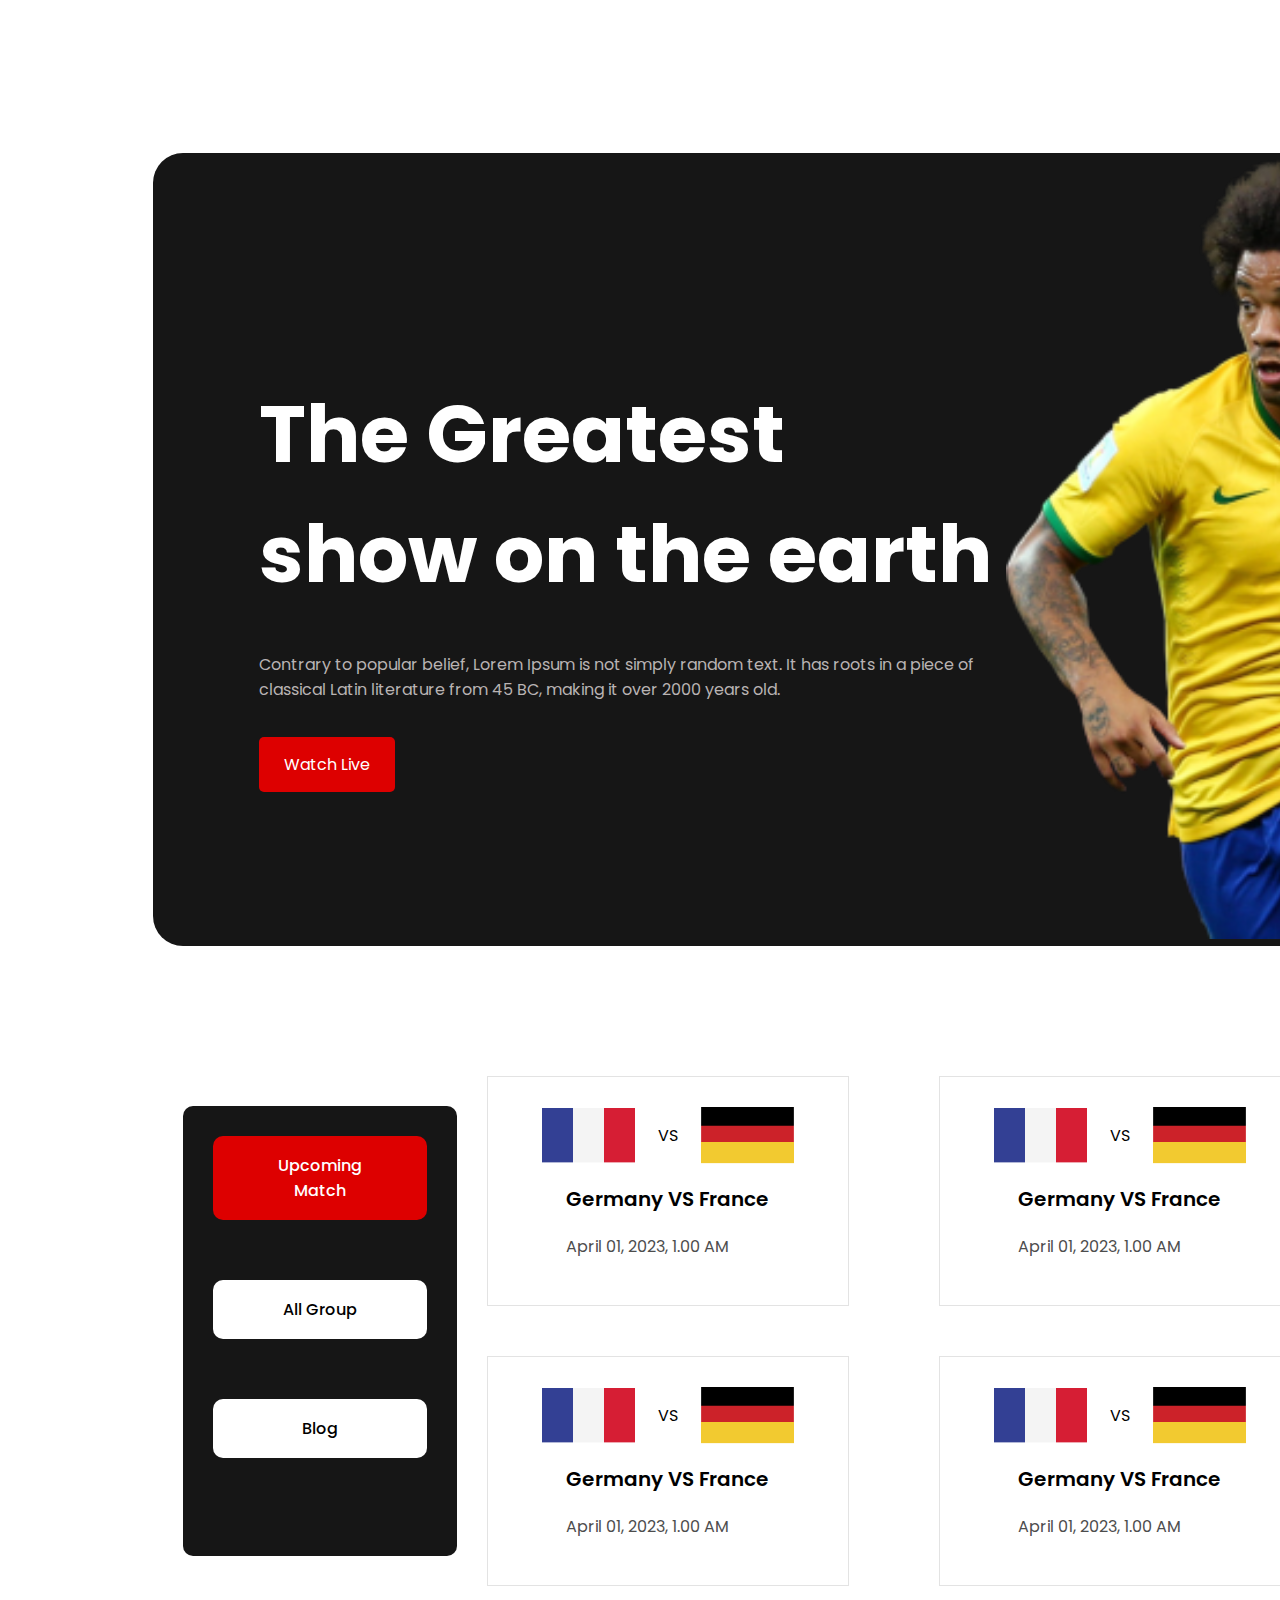
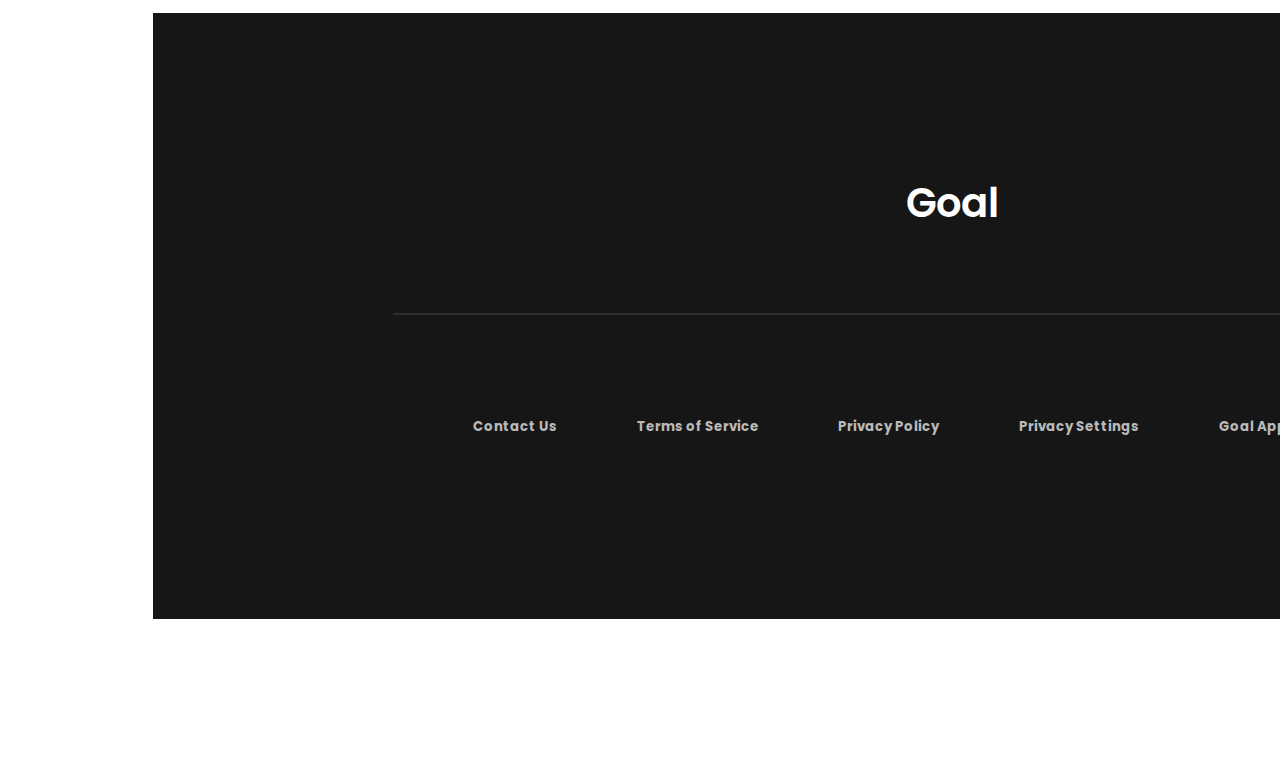
==== index1.html @ 757551d4 "first commit" ====
<!DOCTYPE html>
<html lang="en">

<head>
    <meta charset="UTF-8">
    <meta http-equiv="X-UA-Compatible" content="IE=edge">
    <meta name="viewport" content="width=device-width, initial-scale=1.0">
    <title>Document</title>
    <link rel="stylesheet" href="style.css">
</head>

<body>
    <section>
        <!---------------------------------------------------
             Website 1st part-----The Greatest show on the earth
         ---------------------------------------------------->
        <div class="header">
            <div class="text half-width">
                <h1>
                    The Greatest
                    show on the
                    earth
                </h1>
                <p>
                    Contrary to popular belief, Lorem Ipsum is not simply
                    random text. It has roots in a piece of classical Latin literature from 45 BC, making it over 2000
                    years
                    old.
                </p>
                <a href="">Watch Live<i class="fa-solid fa-chevron-right"></i></a>
            </div>
            <div class="header-img half-width">
                <img src="assets/Banner Image.png" alt="">
            </div>
        </div>
    </section>
    <section>
        <!---------------------------------------------------
             Website 2nd part. Match time and others button.
         --------------------------------------------------->
        <div class="button-and-time">
            <div class="all-button">
                <a class="button button-match" href="">Upcoming Match</a>
                <a class="button button-group" href="">All Group</a>
                <a class="button button-blog" href="http://127.0.0.1:5500/index.html">Blog</a>
            </div>
            <div class="all-match-time">
                <div class="match-time">
                    <div class="photos">
                        <img src="assets/Flag.png" alt="">
                        <span>VS</span>
                        <img src="assets/germany Flag.png" alt="">
                    </div>
                    <div class="match-time-text">
                        <h3>Germany VS France </h3>
                        <p>April 01, 2023, 1.00 AM</p>
                    </div>
                </div>
                <div class="match-time">
                    <div class="photos">
                        <img src="assets/Flag.png" alt="">
                        <span>VS</span>
                        <img src="assets/germany Flag.png" alt="">
                    </div>
                    <div class="match-time-text">
                        <h3>Germany VS France </h3>
                        <p>April 01, 2023, 1.00 AM</p>
                    </div>
                </div>
                <div class="match-time">
                    <div class="photos">
                        <img src="assets/Flag.png" alt="">
                        <span>VS</span>
                        <img src="assets/germany Flag.png" alt="">
                    </div>
                    <div class="match-time-text">
                        <h3>Germany VS France </h3>
                        <p>April 01, 2023, 1.00 AM</p>
                    </div>
                </div>
                <div class="match-time">
                    <div class="photos">
                        <img src="assets/Flag.png" alt="">
                        <span>VS</span>
                        <img src="assets/germany Flag.png" alt="">
                    </div>
                    <div class="match-time-text">
                        <h3>Germany VS France </h3>
                        <p>April 01, 2023, 1.00 AM</p>
                    </div>
                </div>
                <div class="match-time">
                    <div class="photos">
                        <img src="assets/Flag.png" alt="">
                        <span>VS</span>
                        <img src="assets/germany Flag.png" alt="">
                    </div>
                    <div class="match-time-text">
                        <h3>Germany VS France </h3>
                        <p>April 01, 2023, 1.00 AM</p>
                    </div>
                </div>
                <div class="match-time">
                    <div class="photos">
                        <img src="assets/Flag.png" alt="">
                        <span>VS</span>
                        <img src="assets/germany Flag.png" alt="">
                    </div>
                    <div class="match-time-text">
                        <h3>Germany VS France </h3>
                        <p>April 01, 2023, 1.00 AM</p>
                    </div>
                </div>
            </div>
            <div>
                <a class="watch-live-view-all-button" href="">View All</a>
            </div>
        </div>
    </section>
    <section>
        <!-------------
             footer 
         -------------------->
        <footer>
            <h1>
                Goal
            </h1>
            <hr>
            <div class="contac-and-other-info">
                <h5>Contact Us </h5>
                <h5>Terms of Service</h5>
                <h5>Privacy Policy</h5>
                <h5>Privacy Settings </h5>
                <h5> Goal App</h5>
                <h5>Goal Live</h5>
            </div>
        </footer>
    </section>
</body>

</html>
---- style.css ----
/*--------------------
 google font 
--------------------- */
@import url('https://fonts.googleapis.com/css2?family=Bowlby+One+SC&family=Poppins:ital,wght@0,400;0,500;0,600;1,400&family=Roboto+Condensed:wght@700&family=Roboto+Slab:wght@600&display=swap');

/*.----------------------------------
 Thats code which is use full website 
------------------------------------- */
body {
    width: 1600px;
    margin: 140px;
    padding: 1%;
    font-family: 'Poppins';
}

/*------------------------------------------------
 Website 1st part-----The Greatest show on the earth
------------------------------------------------------- */
.header {
    display: flex;
    background-color: #161616;
    border-radius: 30px;
    align-items: center;
}

.half-width {
    width: 50%;
}

.text {
    color: white;
    margin-left: 106px;
}

.text h1 {
    font-family: 'Poppins', sans-serif;
    font-size: 5em;
    font-weight: 700;
    margin-top: 7%;
    margin-bottom: 0px;
}

.text p {
    font-size: 16px;
    font-weight: 400;
    color: #b9b3b3;
    margin-top: 5%;
    margin-bottom: 50px;
}

.text a {
    text-decoration: none;
    color: white;
    background-color: #DD0000;
    padding: 16px 25px;
    border-radius: 5px;
    margin-bottom: 5%;
}

.header-img img {
    width: 100%;
}

/*--------------------------------------------------------
 Website 2nd part. Match blog and others button. and blogs
----------------------------------------------------------- */
.match-button-and-detels {
    display: flex;
    margin-top: 130px;
}

.all-button {
    display: flex;
    flex-direction: column;
    background-color: #161616;
    width: 312px;
    border-radius: 10px;
    margin: 30px;
}

.button {
    text-decoration: none;
    color: black;
    background-color: white;
    font-weight: 500;
    padding: 17px 39px;
    border-radius: 10px;
    margin: 30px;
    text-align: center;

}

.button-blog {
    color: white;
    background-color: #DD0000;
}

.match-blogs {
    display: grid;
    grid-template-columns: repeat(3, 1fr);
}

/* single blog  */
.blog {
    display: flex;
    flex-direction: column;
    margin: 20px;
    border-radius: 20px;
    box-shadow: 10px 10px 8px #8888882c;
}

.blog-text {
    margin: 20px;
}

.blog a {
    text-decoration: none;
    color: black;
    font-weight: 500;
    font-size: 16px;
    padding: 4px 16px;
    border: 1px solid #161616;
    border-radius: 5px;
    margin-top: 20px;
    margin-right: 192px;
    margin-left: 20px;
    text-align: center;
}

.time-comment {
    display: flex;
    color: #161616;
}

.comment {
    margin-left: 30px;
}

.watch-live-view-all-button {
    display: none;
    text-decoration: none;
    color: white;
    background-color: #DD0000;
    padding: 16px 25px;
    border-radius: 5px;
}

/*--------------------------------------------------------------------------
********************************2nd website*********************************
---------------------------------------------------------------------------  */
.button-match {
    color: white;
    background-color: #DD0000;
}

.button-blog {
    color: black;
    background-color: white;
}

/*-------------
 match time 
--------------- */
.button-and-time {
    display: flex;
    margin-top: 130px;
}

.all-match-time {
    display: grid;
    grid-template-columns: repeat(3, 1fr);
    grid-row-gap: 50px;
    grid-column-gap: 90px;
}

.match-time {
    display: flex;
    flex-direction: column;
    align-items: center;
    border: 1px solid rgba(0, 0, 0, 0.11);
    padding: 30px 53px;
}

.photos {
    display: flex;
    align-items: center;
}

.photos span {
    margin: 0px 23px;
}

.match-time-text h3 {
    font-size: 20px;
    font-weight: 600;
}

.match-time-text p {
    color: #4D4D4D;
}

/*---------------
     footer
----------= */
footer {
    color: white;
    background-color: #161616;
    text-align: center;
}

footer h1 {
    font-size: 40px;
    font-weight: 600;
    padding: 10% 40% 0% 40%;
}

hr {
    margin: 5% 15%;
    border: 1px solid rgba(255, 255, 255, 0.1);
}

.contac-and-other-info {
    display: flex;
    justify-content: space-between;
    padding: 0px 20% 10% 20%;
    color: #B9B9B9;
}

/***************************************************************
----------------------------- media query-----------------------
 *********************************************************************/



/***********
        For Tab 
 **************/



@media screen and (min-width:689px) and (max-width:992px) {
    body {
        width: 100%;
        height: auto;
    }

    .header {
        display: flex;
    }

    .text {
        margin-left: 2%;
    }

    .text h1 {
        font-size: 2.5em;
    }

    .match-button-and-detels {
        display: flex;
        flex-direction: column;
    }

    .all-button {
        display: flex;
        flex-direction: row;
        background: none;
    }

    .button {
        border: 1px solid rgba(0, 0, 0, 0.13);
    }

    .match-blogs {
        display: grid;
        grid-template-columns: repeat(2, 1fr);
    }

    .watch-live-view-all-button {
        display: flex;
        justify-content: center;
        margin: 0% 40%;
    }

    /* footer */

    .contac-and-other-info {
        display: flex;
        flex-wrap: wrap;
        justify-content: center;
    }

    .contac-and-other-info h5 {
        margin: 1.5% 4%;
    }

    /******* page-2, Tav virson ********/
    .button-and-time {
        display: flex;
        flex-direction: column;
    }

    .all-match-time {
        display: grid;
        grid-template-columns: repeat(2, 1fr);
    }

    .watch-live-view-all-button {
        margin-top: 40px;
    }
}


/*************
 For Mobile 
 ****************/

@media screen and (max-width: 688px) {
    body {
        width: 100%;
        height: auto;
    }

    .header {
        display: flex;
        flex-direction: column;
    }

    .text {
        margin: 0%;
    }

    .text h1 {
        font-size: 1.5em;
        margin: 0%;
    }

    .header-img img {
        margin-top: 15%;
    }

    .match-button-and-detels {
        display: flex;
        flex-direction: column;
    }

    .match-blogs {
        display: grid;
        grid-template-columns: repeat(1, 1fr);
    }

    footer h1 {
        display: flex;
    }

    .contac-and-other-info {
        display: flex;
        flex-direction: column;
    }
}
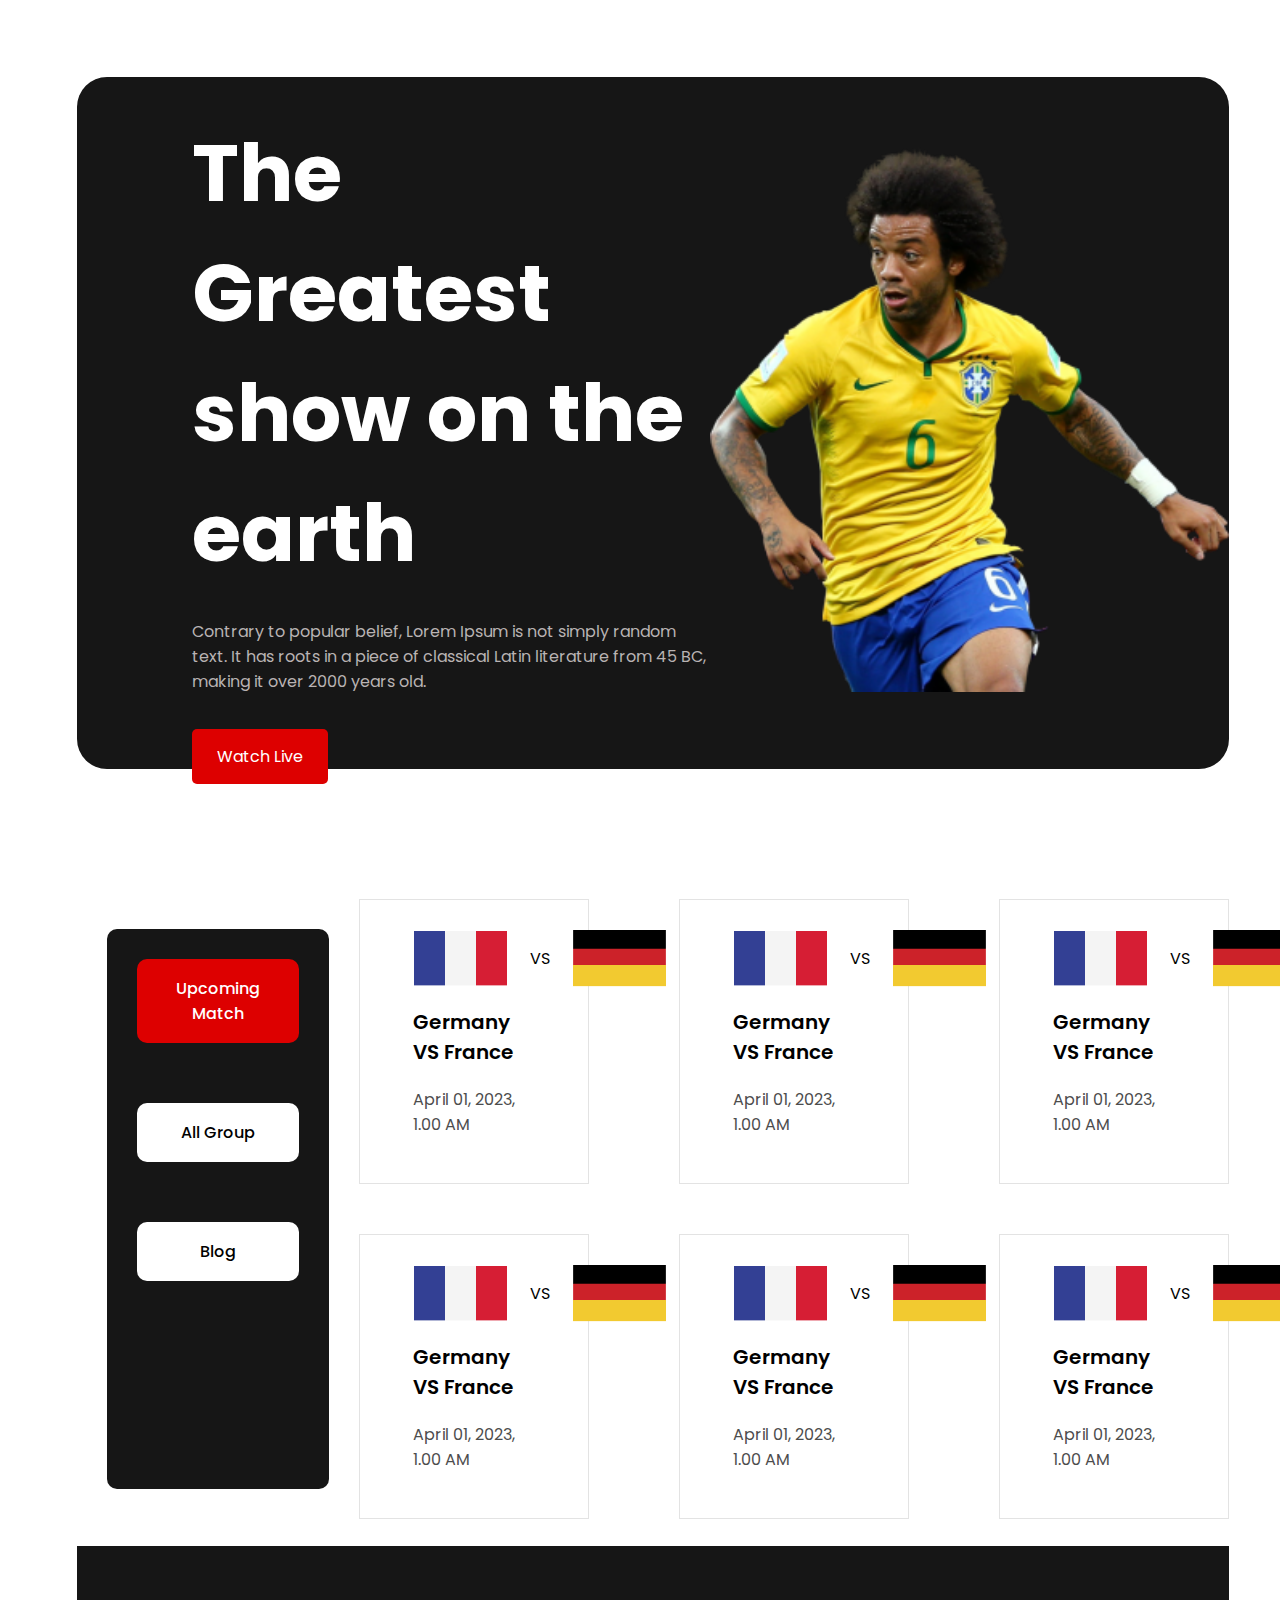
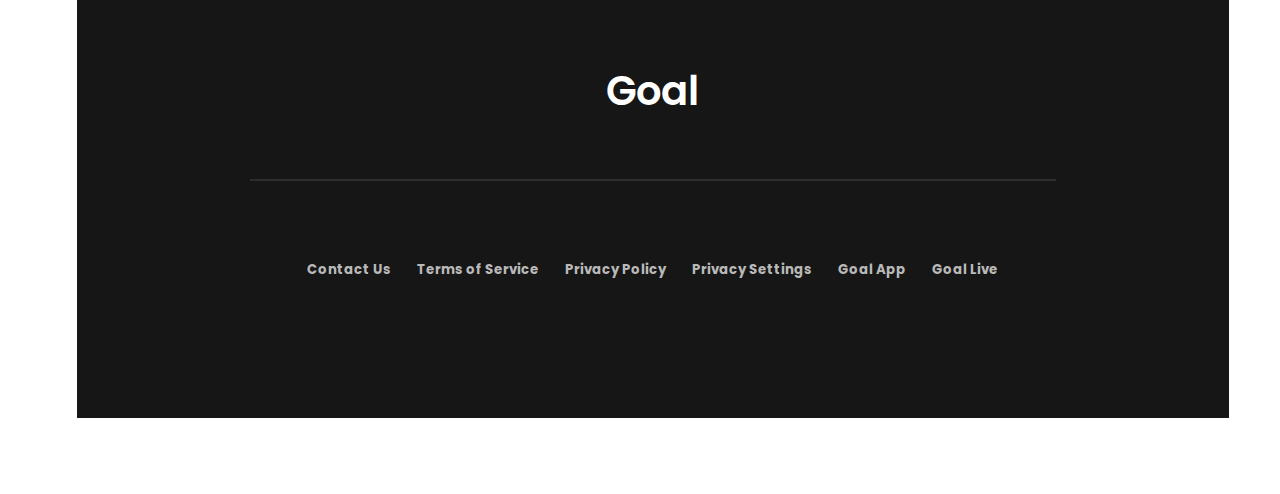
==== commit cbffaf24: "updated" ====
--- a/index1.html
+++ b/index1.html
@@ -47,9 +47,9 @@
             <div class="all-match-time">
                 <div class="match-time">
                     <div class="photos">
-                        <img src="assets/Flag.png" alt="">
+                        <img class="image" src="assets/Flag.png" alt="">
                         <span>VS</span>
-                        <img src="assets/germany Flag.png" alt="">
+                        <img class="image" src="assets/germany Flag.png" alt="">
                     </div>
                     <div class="match-time-text">
                         <h3>Germany VS France </h3>
@@ -58,9 +58,9 @@
                 </div>
                 <div class="match-time">
                     <div class="photos">
-                        <img src="assets/Flag.png" alt="">
+                        <img class="image" src="assets/Flag.png" alt="">
                         <span>VS</span>
-                        <img src="assets/germany Flag.png" alt="">
+                        <img class="image" src="assets/germany Flag.png" alt="">
                     </div>
                     <div class="match-time-text">
                         <h3>Germany VS France </h3>
@@ -69,9 +69,9 @@
                 </div>
                 <div class="match-time">
                     <div class="photos">
-                        <img src="assets/Flag.png" alt="">
+                        <img class="image" src="assets/Flag.png" alt="">
                         <span>VS</span>
-                        <img src="assets/germany Flag.png" alt="">
+                        <img class="image" src="assets/germany Flag.png" alt="">
                     </div>
                     <div class="match-time-text">
                         <h3>Germany VS France </h3>
@@ -80,9 +80,9 @@
                 </div>
                 <div class="match-time">
                     <div class="photos">
-                        <img src="assets/Flag.png" alt="">
+                        <img class="image" src="assets/Flag.png" alt="">
                         <span>VS</span>
-                        <img src="assets/germany Flag.png" alt="">
+                        <img class="image" src="assets/germany Flag.png" alt="">
                     </div>
                     <div class="match-time-text">
                         <h3>Germany VS France </h3>
@@ -91,9 +91,9 @@
                 </div>
                 <div class="match-time">
                     <div class="photos">
-                        <img src="assets/Flag.png" alt="">
+                        <img class="image" src="assets/Flag.png" alt="">
                         <span>VS</span>
-                        <img src="assets/germany Flag.png" alt="">
+                        <img class="image" src="assets/germany Flag.png" alt="">
                     </div>
                     <div class="match-time-text">
                         <h3>Germany VS France </h3>
@@ -102,9 +102,9 @@
                 </div>
                 <div class="match-time">
                     <div class="photos">
-                        <img src="assets/Flag.png" alt="">
+                        <img class="image" src="assets/Flag.png" alt="">
                         <span>VS</span>
-                        <img src="assets/germany Flag.png" alt="">
+                        <img class="image" src="assets/germany Flag.png" alt="">
                     </div>
                     <div class="match-time-text">
                         <h3>Germany VS France </h3>
@@ -127,12 +127,12 @@
             </h1>
             <hr>
             <div class="contac-and-other-info">
-                <h5>Contact Us </h5>
-                <h5>Terms of Service</h5>
-                <h5>Privacy Policy</h5>
-                <h5>Privacy Settings </h5>
-                <h5> Goal App</h5>
-                <h5>Goal Live</h5>
+                <h5><a href="">Contact Us</a> </h5>
+                <h5><a href="">Terms of Service</a></h5>
+                <h5><a href="">Privacy Policy</a></h5>
+                <h5><a href="">Privacy Settings </a></h5>
+                <h5><a href="">Goal App</a></h5>
+                <h5><a href="">Goal Live</a></h5>
             </div>
         </footer>
     </section>
--- a/style.css
+++ b/style.css
@@ -7,10 +7,14 @@
  Thats code which is use full website 
 ------------------------------------- */
 body {
-    width: 1600px;
-    margin: 140px;
+    width: 90%;
+    margin: 5%;
     padding: 1%;
     font-family: 'Poppins';
+}
+
+.image {
+    width: 100%;
 }
 
 /*------------------------------------------------
@@ -29,7 +33,7 @@
 
 .text {
     color: white;
-    margin-left: 106px;
+    margin-left: 10%;
 }
 
 .text h1 {
@@ -223,6 +227,10 @@
     display: flex;
     justify-content: space-between;
     padding: 0px 20% 10% 20%;
+}
+
+.contac-and-other-info a {
+    text-decoration: none;
     color: #B9B9B9;
 }
 
@@ -240,7 +248,7 @@
 
 @media screen and (min-width:689px) and (max-width:992px) {
     body {
-        width: 100%;
+        width: 93%;
         height: auto;
     }
 
@@ -277,9 +285,10 @@
     }
 
     .watch-live-view-all-button {
-        display: flex;
+        display: inline-block;
         justify-content: center;
         margin: 0% 40%;
+        margin-top: 5%;
     }
 
     /* footer */
@@ -305,8 +314,8 @@
         grid-template-columns: repeat(2, 1fr);
     }
 
-    .watch-live-view-all-button {
-        margin-top: 40px;
+    .match-blogs a {
+        margin: 0px 40%;
     }
 }
 
@@ -322,8 +331,9 @@
     }
 
     .header {
-        display: flex;
-        flex-direction: column;
+        display: grid;
+        grid-template-columns: repeat(1, 1fr);
+        justify-items: center;
     }
 
     .text {
@@ -335,6 +345,15 @@
         margin: 0%;
     }
 
+    .all-button {
+        background-color: white;
+    }
+
+    .button {
+        border: 1px solid black;
+        margin: 5%;
+    }
+
     .header-img img {
         margin-top: 15%;
     }
@@ -357,4 +376,15 @@
         display: flex;
         flex-direction: column;
     }
+
+    /* ------------------page-2-------------- */
+    .button-and-time {
+        display: flex;
+        flex-direction: column;
+    }
+
+    .all-match-time {
+        display: grid;
+        grid-template-columns: repeat(1, 1fr);
+    }
 }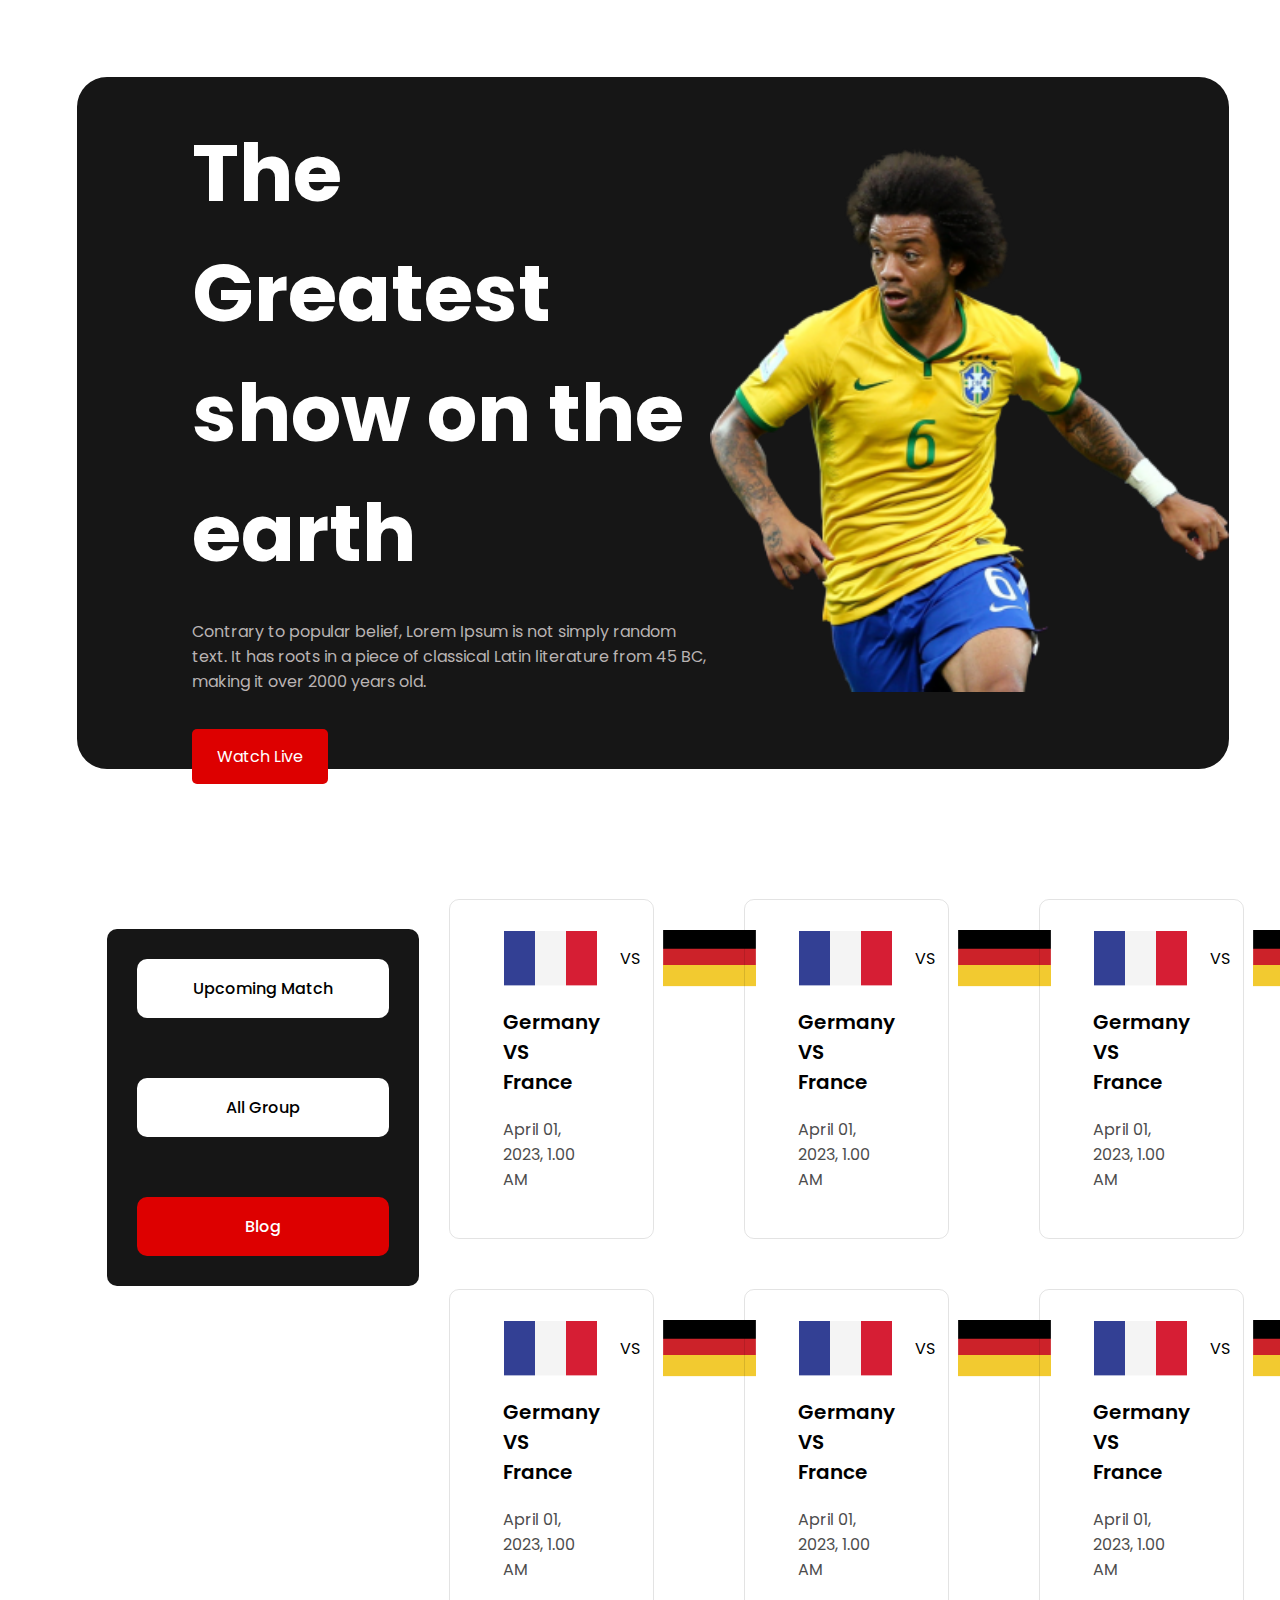
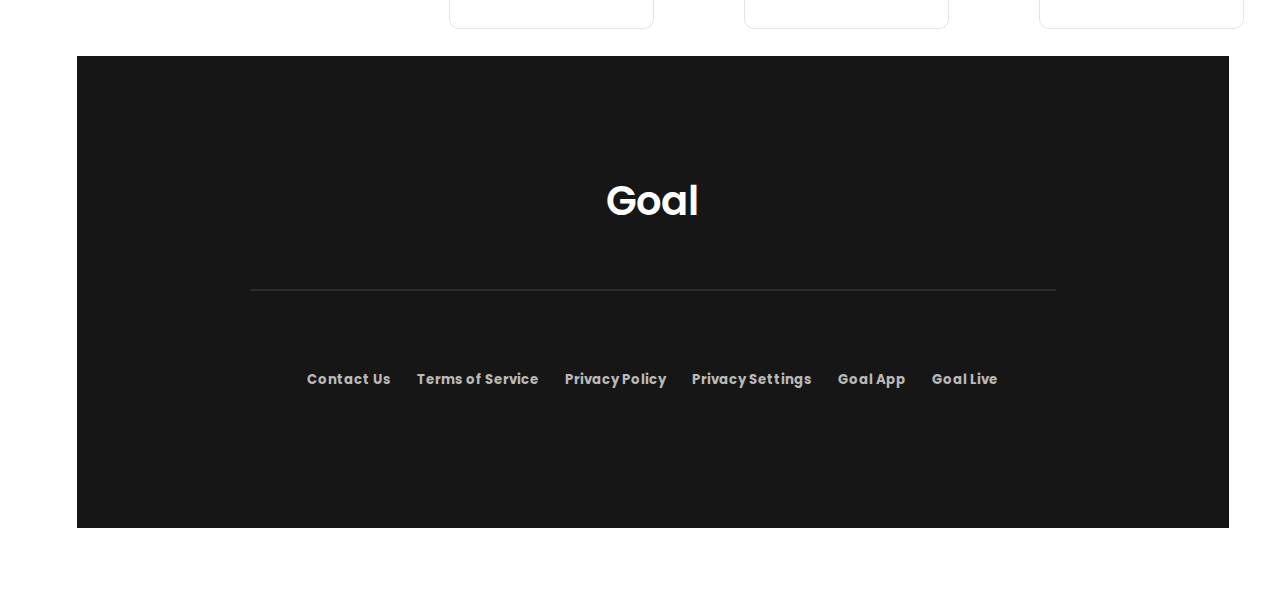
==== commit 8f844df9: "last-update" ====
--- a/index1.html
+++ b/index1.html
@@ -39,10 +39,12 @@
              Website 2nd part. Match time and others button.
          --------------------------------------------------->
         <div class="button-and-time">
-            <div class="all-button">
-                <a class="button button-match" href="">Upcoming Match</a>
-                <a class="button button-group" href="">All Group</a>
-                <a class="button button-blog" href="http://127.0.0.1:5500/index.html">Blog</a>
+            <div>
+                <div class="all-button">
+                    <a class="button button-match" href="">Upcoming Match</a>
+                    <a class="button button-group" href="">All Group</a>
+                    <a class="button button-blog" href="https://rakiibb.github.io/World-Cup/">Blog</a>
+                </div>
             </div>
             <div class="all-match-time">
                 <div class="match-time">
--- a/style.css
+++ b/style.css
@@ -59,6 +59,10 @@
     padding: 16px 25px;
     border-radius: 5px;
     margin-bottom: 5%;
+}
+
+.text a:hover {
+    font-size: 1.2em;
 }
 
 .header-img img {
@@ -94,23 +98,35 @@
 
 }
 
+.button:hover {
+    color: white;
+    font-size: 1.2em;
+    background-color: #DD0000;
+}
+
 .button-blog {
     color: white;
     background-color: #DD0000;
 }
+
+/* single blog  */
 
 .match-blogs {
     display: grid;
     grid-template-columns: repeat(3, 1fr);
 }
 
-/* single blog  */
 .blog {
     display: flex;
     flex-direction: column;
     margin: 20px;
     border-radius: 20px;
     box-shadow: 10px 10px 8px #8888882c;
+    padding: 5%;
+}
+
+.blog:hover {
+    padding: 0%;
 }
 
 .blog-text {
@@ -152,15 +168,6 @@
 /*--------------------------------------------------------------------------
 ********************************2nd website*********************************
 ---------------------------------------------------------------------------  */
-.button-match {
-    color: white;
-    background-color: #DD0000;
-}
-
-.button-blog {
-    color: black;
-    background-color: white;
-}
 
 /*-------------
  match time 
@@ -182,7 +189,14 @@
     flex-direction: column;
     align-items: center;
     border: 1px solid rgba(0, 0, 0, 0.11);
+    border-radius: 10px;
     padding: 30px 53px;
+}
+
+.match-time:hover {
+    background-color: rgba(39, 38, 38, 0.13);
+    font-size: 1.5em;
+
 }
 
 .photos {
@@ -202,6 +216,11 @@
 .match-time-text p {
     color: #4D4D4D;
 }
+
+/*--------------------------------------------------------------------------
+********************************2nd website finish*********************************
+---------------------------------------------------------------------------  */
+
 
 /*---------------
      footer
@@ -240,9 +259,8 @@
 
 
 
-/***********
-        For Tab 
- **************/
+
+/* ----------------------------- For Tablate ----------------------- */
 
 
 
@@ -252,6 +270,9 @@
         height: auto;
     }
 
+    /*------------------------------------------------
+ Website 1st part-----The Greatest show on the earth
+------------------------------------------------------- */
     .header {
         display: flex;
     }
@@ -263,6 +284,10 @@
     .text h1 {
         font-size: 2.5em;
     }
+
+    /*--------------------------------------------------------
+ Website 2nd part. Match blog and others button. and blogs
+----------------------------------------------------------- */
 
     .match-button-and-detels {
         display: flex;
@@ -291,7 +316,9 @@
         margin-top: 5%;
     }
 
-    /* footer */
+    /*--------------------------------------------------------
+       Footer
+----------------------------------------------------------- */
 
     .contac-and-other-info {
         display: flex;
@@ -303,7 +330,8 @@
         margin: 1.5% 4%;
     }
 
-    /******* page-2, Tav virson ********/
+    /******************************************* page-2, Tav virson ********************************/
+
     .button-and-time {
         display: flex;
         flex-direction: column;
@@ -320,9 +348,7 @@
 }
 
 
-/*************
- For Mobile 
- ****************/
+/* ----------------------------- For Mobile ----------------------- */
 
 @media screen and (max-width: 688px) {
     body {
@@ -330,6 +356,9 @@
         height: auto;
     }
 
+    /*------------------------------------------------
+ Website 1st part-----The Greatest show on the earth
+------------------------------------------------------- */
     .header {
         display: grid;
         grid-template-columns: repeat(1, 1fr);
@@ -345,6 +374,9 @@
         margin: 0%;
     }
 
+    /*--------------------------------------------------------
+ Website 2nd part. Match blog and others button. and blogs
+----------------------------------------------------------- */
     .all-button {
         background-color: white;
     }
@@ -368,6 +400,10 @@
         grid-template-columns: repeat(1, 1fr);
     }
 
+    /*--------------------------------------------------------
+       Footer
+----------------------------------------------------------- */
+
     footer h1 {
         display: flex;
     }
